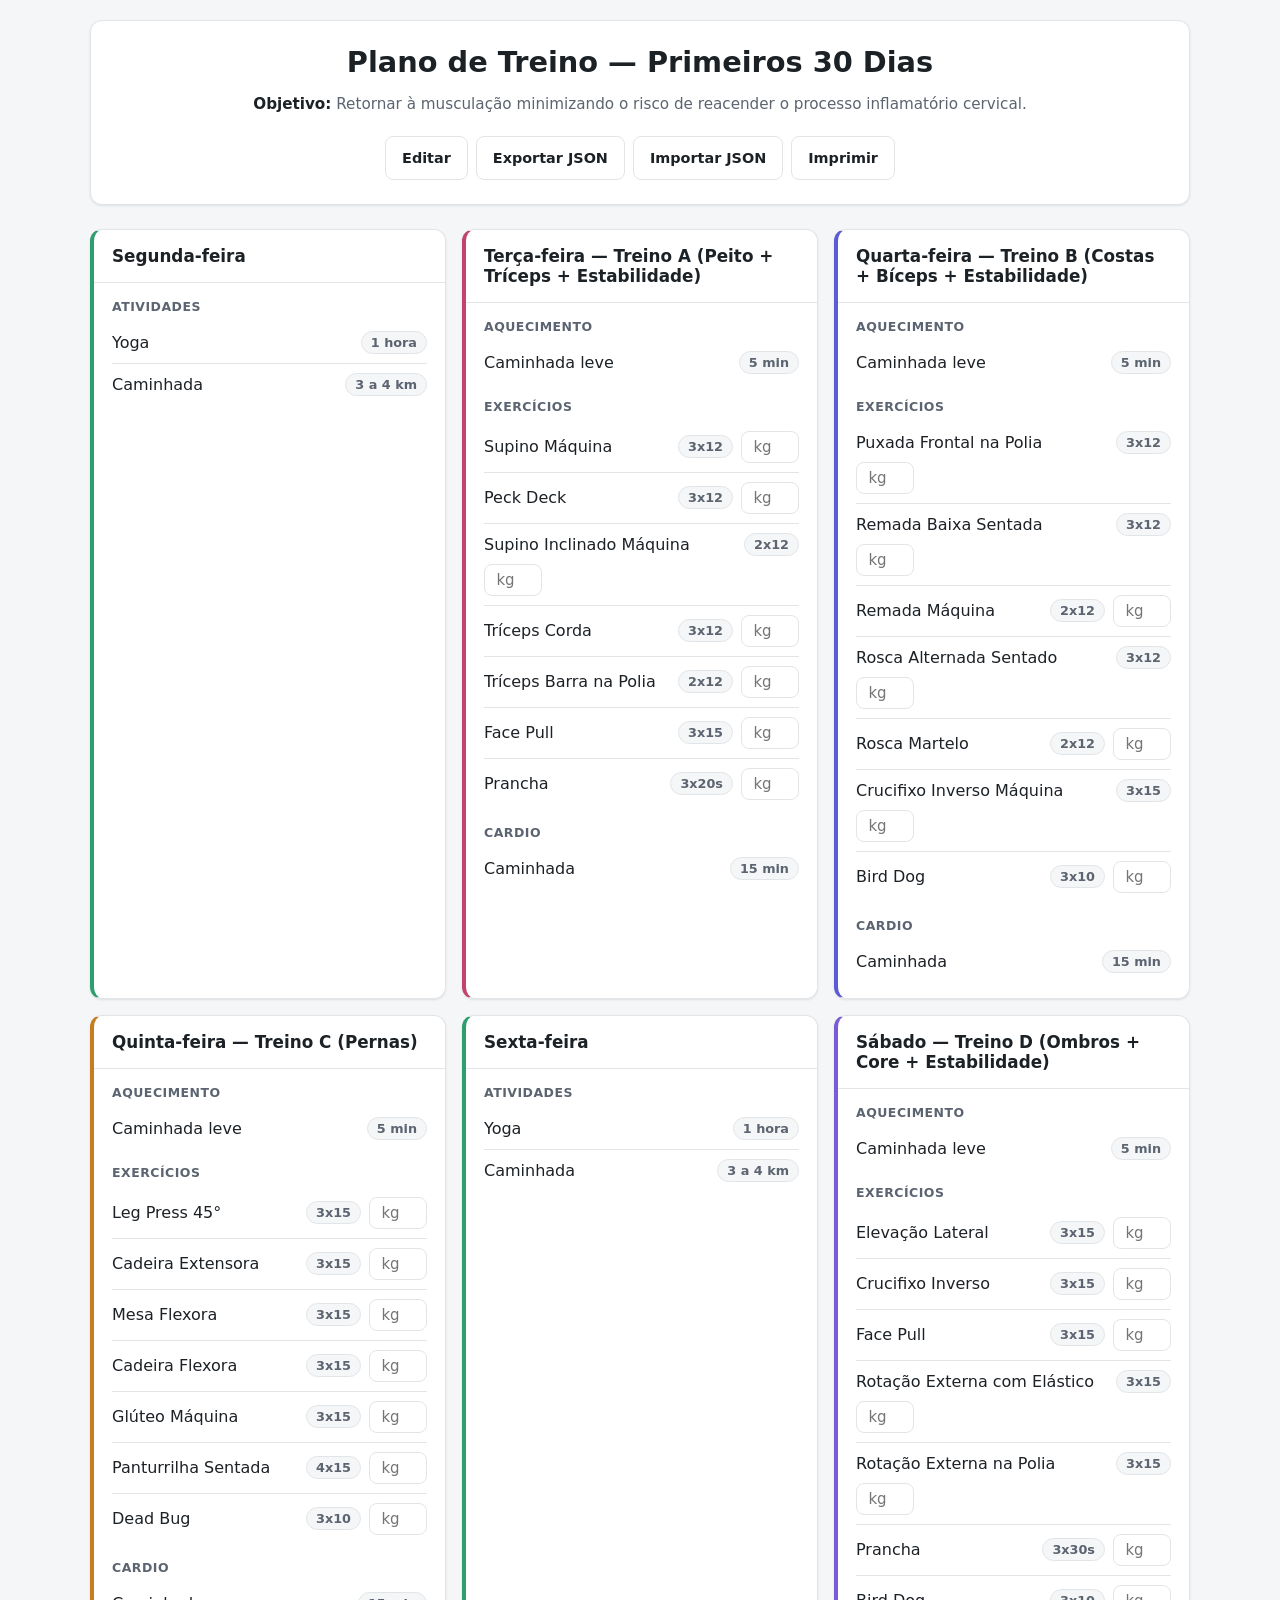
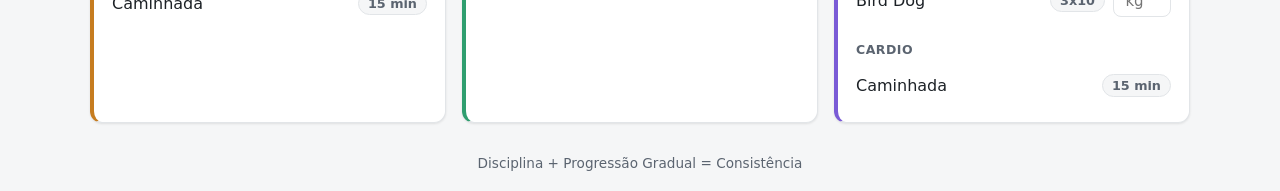
==== index.html @ 452a6086 "Initial commit: TreinoApp PWA minimalista com registro de carga por exercicio" ====
<!DOCTYPE html>
<html lang="pt-BR">
<head>
<meta charset="UTF-8">
<meta name="viewport" content="width=device-width, initial-scale=1.0, maximum-scale=1">
<title>Plano de Treino</title>

<link rel="manifest" href="manifest.webmanifest">
<meta name="theme-color" content="#1b4b4b">
<meta name="color-scheme" content="light dark">
<link rel="icon" href="icons/icon-192.png">
<link rel="apple-touch-icon" href="icons/icon-192.png">
<meta name="apple-mobile-web-app-capable" content="yes">
<meta name="apple-mobile-web-app-status-bar-style" content="black-translucent">
<meta name="apple-mobile-web-app-title" content="Treino">

<link rel="stylesheet" href="css/styles.css">
</head>

<body>

<div class="container">

    <header class="header">
        <div class="header-titulo" id="headerTitulo"></div>
        <div class="objetivo" id="headerObjetivo"></div>

        <div class="toolbar">
            <button id="btnEditar">Editar</button>
            <button id="btnSalvar" class="primario" hidden>Salvar</button>
            <button id="btnCancelar" class="perigo" hidden>Cancelar</button>
            <button id="btnExportar">Exportar JSON</button>
            <button id="btnImportar">Importar JSON</button>
            <input type="file" id="inputImportar" accept="application/json" hidden>
            <button id="btnImprimir">Imprimir</button>
        </div>
    </header>

    <main class="dias" id="dias"></main>

    <footer class="footer">
        Disciplina + Progressão Gradual = Consistência
    </footer>

</div>

<script src="js/app.js"></script>
</body>
</html>
---- css/styles.css ----
:root{
    --bg: #f5f6f7;
    --surface: #ffffff;
    --border: #e2e5e8;
    --text: #1c2126;
    --text-muted: #5b6470;
    --accent: #1b6b6b;
    --accent-contrast: #ffffff;
    --danger: #c0392b;
    --danger-contrast: #ffffff;
    --radius: 12px;
    --shadow: 0 1px 3px rgba(20,20,20,.06), 0 1px 2px rgba(20,20,20,.04);

    --seg: #2f9e6f;
    --ter: #c2436b;
    --qua: #5b5bd6;
    --qui: #c67c1f;
    --sex: #2f9e6f;
    --sab: #7a5bd6;
}

@media (prefers-color-scheme: dark){
    :root{
        --bg: #14171a;
        --surface: #1c2126;
        --border: #2a3036;
        --text: #eceef0;
        --text-muted: #9aa4ae;
        --accent: #4fb3b3;
        --accent-contrast: #0c1416;
        --danger: #e0685a;
        --danger-contrast: #1c0704;
        --shadow: 0 1px 3px rgba(0,0,0,.4), 0 1px 2px rgba(0,0,0,.3);
    }
}

*{
    margin:0;
    padding:0;
    box-sizing:border-box;
}

body{
    font-family: system-ui, -apple-system, "Segoe UI", Roboto, Helvetica, Arial, sans-serif;
    background: var(--bg);
    color: var(--text);
    min-height:100vh;
    padding: 20px;
}

.container{
    max-width:1100px;
    margin:auto;
}

.header{
    background: var(--surface);
    border: 1px solid var(--border);
    border-radius: var(--radius);
    box-shadow: var(--shadow);
    padding: 24px;
    margin-bottom: 24px;
}

.header-titulo h1{
    font-size: clamp(1.3rem, 4vw, 1.8rem);
    font-weight: 700;
    text-align:center;
}

.header-titulo input{
    width:100%;
    font-size: clamp(1.1rem, 4vw, 1.5rem);
    font-weight: 700;
    text-align:center;
}

.objetivo{
    margin-top: 14px;
    color: var(--text-muted);
    font-size: .95rem;
    line-height: 1.5;
    text-align:center;
}

.objetivo strong{ color: var(--text); }

.objetivo textarea{
    width:100%;
    margin-top:8px;
    font-family:inherit;
    font-size: .95rem;
    resize: vertical;
}

.toolbar{
    display:flex;
    flex-wrap:wrap;
    justify-content:center;
    gap:8px;
    margin-top:20px;
}

.dias{
    display:grid;
    grid-template-columns: repeat(auto-fit, minmax(280px, 1fr));
    gap:16px;
}

.card{
    background: var(--surface);
    border: 1px solid var(--border);
    border-left: 4px solid var(--dia-cor, var(--accent));
    border-radius: var(--radius);
    box-shadow: var(--shadow);
    overflow:hidden;
}

.card.seg{ --dia-cor: var(--seg); }
.card.ter{ --dia-cor: var(--ter); }
.card.qua{ --dia-cor: var(--qua); }
.card.qui{ --dia-cor: var(--qui); }
.card.sex{ --dia-cor: var(--sex); }
.card.sab{ --dia-cor: var(--sab); }

.titulo{
    padding: 16px 18px;
    font-size: 1.05rem;
    font-weight: 700;
    color: var(--text);
    border-bottom: 1px solid var(--border);
}

.titulo input{
    width:100%;
    font-size: 1rem;
    font-weight: 700;
}

.conteudo{
    padding: 16px 18px;
}

.secao{
    margin-bottom: 16px;
}

.secao:last-child{
    margin-bottom: 0;
}

.secao h3{
    color: var(--text-muted);
    text-transform: uppercase;
    letter-spacing: .04em;
    margin-bottom: 8px;
    font-size: .78rem;
    font-weight: 700;
}

ul{ list-style:none; }

li{
    display:flex;
    flex-wrap: wrap;
    justify-content:space-between;
    align-items:center;
    gap:8px;
    padding: 9px 0;
    border-bottom: 1px solid var(--border);
}

li:last-child{ border-bottom:none; }

.item-principal{
    display:flex;
    flex: 1 1 auto;
    justify-content:space-between;
    align-items:center;
    gap:8px;
    min-width: 0;
}

.item-nome{
    min-width:0;
    overflow:hidden;
    text-overflow:ellipsis;
    white-space:nowrap;
}

.badge{
    background: var(--bg);
    border: 1px solid var(--border);
    color: var(--text-muted);
    padding: 3px 9px;
    border-radius: 20px;
    font-size: .8rem;
    font-weight: 600;
    white-space:nowrap;
    flex: 0 0 auto;
}

.carga{
    display:flex;
    align-items:center;
    gap:6px;
    flex: 0 0 auto;
}

.carga input.campo-kg{
    width: 58px;
    padding: 6px 4px;
    font-size: 15px;
    text-align:center;
}

.carga-ultimo{
    background:none;
    border:none;
    color: var(--accent);
    font-size: .78rem;
    font-weight: 600;
    padding: 4px 2px;
    min-height:auto;
    cursor:pointer;
}

.carga-historico{
    flex-basis: 100%;
    padding: 8px 0 4px;
    font-size: .82rem;
    color: var(--text-muted);
    display:flex;
    flex-wrap:wrap;
    gap: 6px 14px;
}

li input{
    border: 1px solid var(--border);
    border-radius: 8px;
    padding: 8px;
    font-size: 16px;
    min-width: 0;
    background: var(--surface);
    color: var(--text);
    font-family: inherit;
}

li input.nome{ flex: 1 1 auto; }
li input.reps{ width: 64px; flex: 0 0 auto; }

.remover{
    background: var(--danger);
    color: var(--danger-contrast);
    border:none;
    border-radius:50%;
    width:26px;
    height:26px;
    min-width:26px;
    min-height:auto;
    line-height:1;
    cursor:pointer;
    font-weight:bold;
    padding:0;
    font-size:.85rem;
}

.add-exercicio{
    margin-top:10px;
    background: var(--bg);
    border: 1px solid var(--border);
    color: var(--text);
    width:100%;
    padding:9px;
    font-size:.85rem;
}

.footer{
    text-align:center;
    margin-top: 32px;
    color: var(--text-muted);
    font-size:.85rem;
}

button{
    border: 1px solid var(--border);
    background: var(--surface);
    color: var(--text);
    padding: 10px 16px;
    min-height: 44px;
    border-radius: 8px;
    cursor:pointer;
    font-weight:600;
    font-size:.9rem;
    font-family:inherit;
}

button.primario{
    background: var(--accent);
    border-color: var(--accent);
    color: var(--accent-contrast);
}

button.perigo{
    background: var(--surface);
    border-color: var(--danger);
    color: var(--danger);
}

input, textarea{
    border: 1px solid var(--border);
    border-radius: 8px;
    background: var(--surface);
    color: var(--text);
}

@media (max-width:480px){
    body{ padding:12px; }
    .header{ padding:16px; }
    .titulo{ padding:12px 14px; font-size:1rem; }
    .conteudo{ padding:12px 14px; }
    button{ padding:9px 14px; font-size:.85rem; }
}

.toast{
    position:fixed;
    left:50%;
    bottom:24px;
    transform:translateX(-50%);
    background: var(--text);
    color: var(--bg);
    padding:10px 18px;
    border-radius:8px;
    font-size:.9rem;
    box-shadow: var(--shadow);
    z-index:1000;
    max-width: 90vw;
    text-align:center;
}

.toast.erro{
    background: var(--danger);
    color: var(--danger-contrast);
}

@media print{
    body{ background:#fff; padding:0; }
    .toolbar{ display:none; }
    .card{ box-shadow:none; break-inside: avoid; }
    .carga, .carga-historico{ display:none; }
}
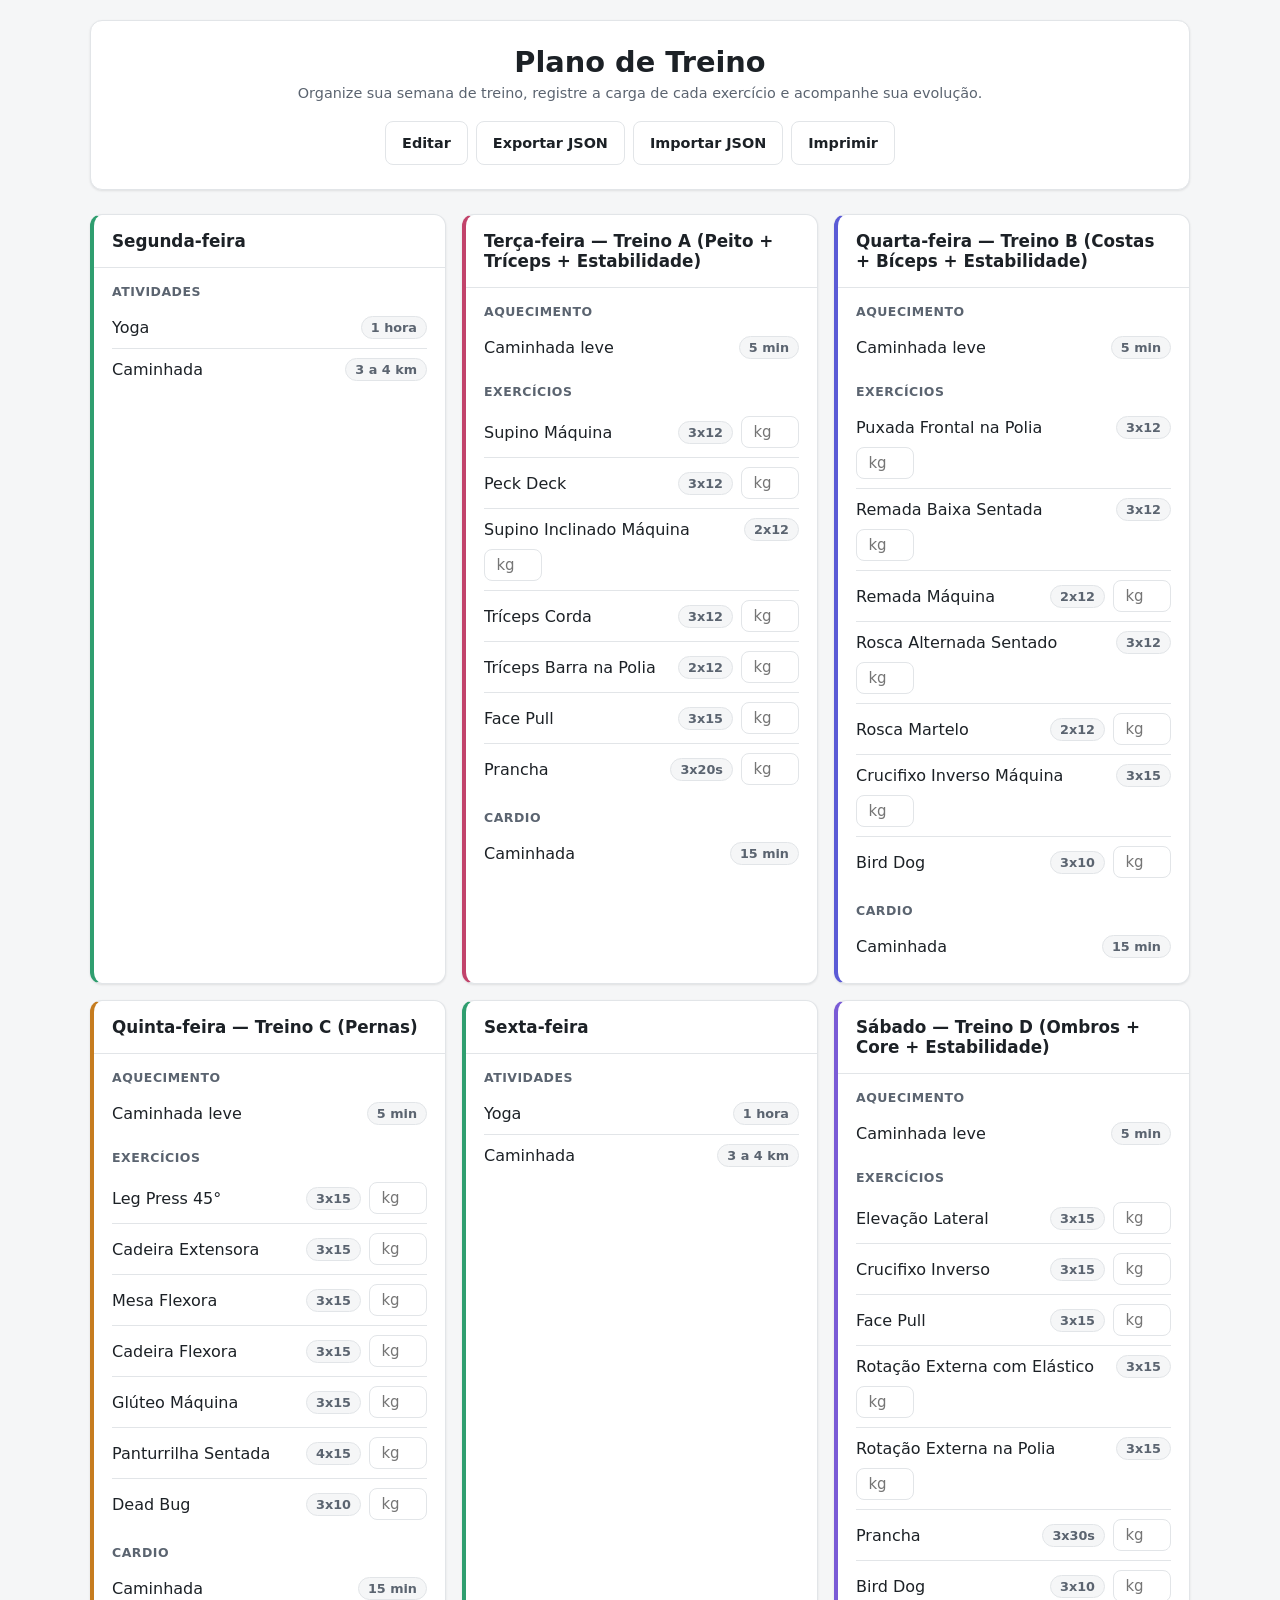
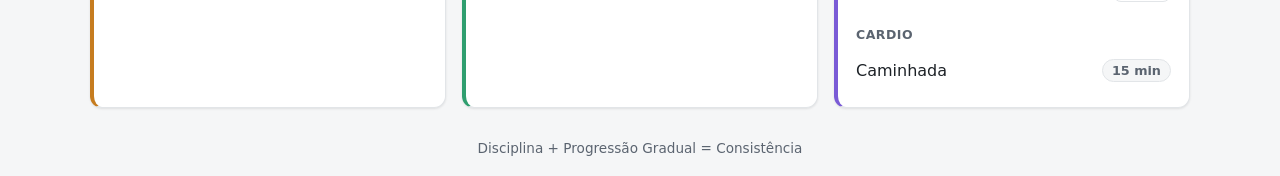
==== commit 147bd02c: "Generaliza o cabecalho: titulo e objetivo padrao neutros, com tagline fixa apresentando o app para q" ====
--- a/index.html
+++ b/index.html
@@ -23,6 +23,7 @@
 
     <header class="header">
         <div class="header-titulo" id="headerTitulo"></div>
+        <p class="tagline">Organize sua semana de treino, registre a carga de cada exercício e acompanhe sua evolução.</p>
         <div class="objetivo" id="headerObjetivo"></div>
 
         <div class="toolbar">
--- a/css/styles.css
+++ b/css/styles.css
@@ -75,6 +75,13 @@
     text-align:center;
 }
 
+.tagline{
+    margin-top: 6px;
+    color: var(--text-muted);
+    font-size: .9rem;
+    text-align:center;
+}
+
 .objetivo{
     margin-top: 14px;
     color: var(--text-muted);
@@ -82,6 +89,8 @@
     line-height: 1.5;
     text-align:center;
 }
+
+.objetivo:empty{ display:none; }
 
 .objetivo strong{ color: var(--text); }
 
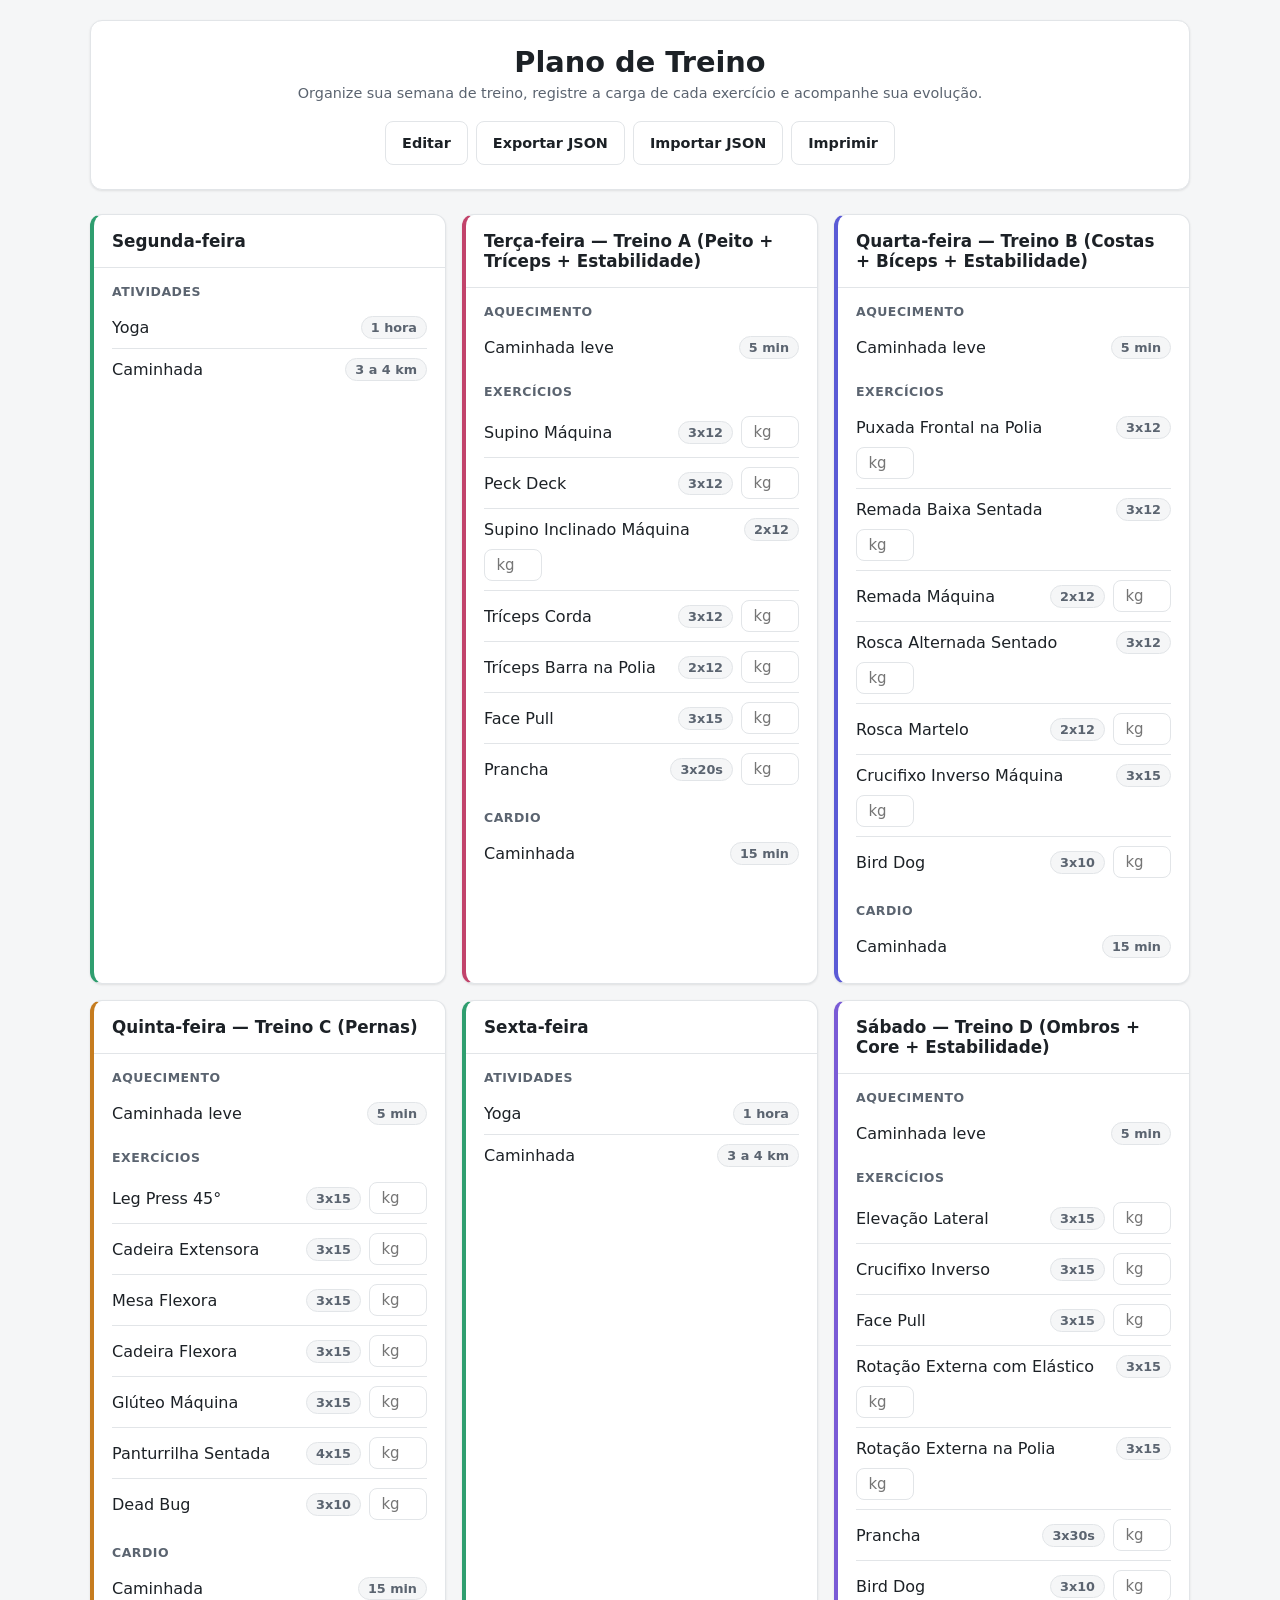
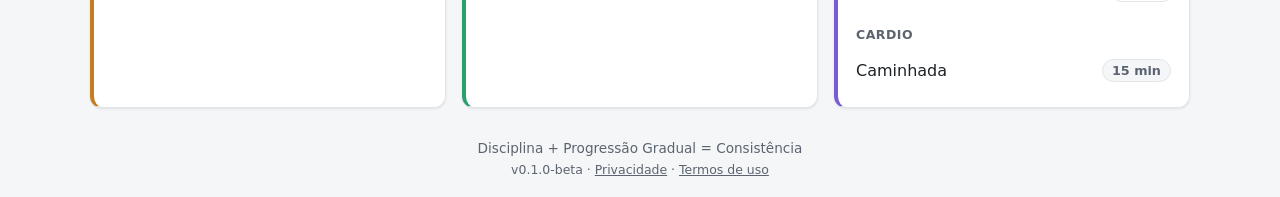
==== commit 37aa7498: "Eleva o app a beta profissional: seguranca, privacidade e CI - CSP restritiva, validacao/limites no " ====
--- a/index.html
+++ b/index.html
@@ -4,6 +4,14 @@
 <meta charset="UTF-8">
 <meta name="viewport" content="width=device-width, initial-scale=1.0, maximum-scale=1">
 <title>Plano de Treino</title>
+
+<meta name="description" content="Organize seu plano de treino semanal, registre a carga usada em cada exercício e acompanhe sua evolução — tudo salvo só no seu aparelho, sem contas nem coleta de dados.">
+<meta property="og:title" content="Plano de Treino">
+<meta property="og:description" content="App de treino instalável com registro de carga por exercício. Seus dados ficam só no seu aparelho.">
+<meta property="og:type" content="website">
+<meta property="og:image" content="icons/icon-512.png">
+
+<meta http-equiv="Content-Security-Policy" content="default-src 'self'; script-src 'self'; style-src 'self'; img-src 'self' data:; connect-src 'self'; base-uri 'self'; form-action 'self'">
 
 <link rel="manifest" href="manifest.webmanifest">
 <meta name="theme-color" content="#1b4b4b">
@@ -34,17 +42,29 @@
             <button id="btnImportar">Importar JSON</button>
             <input type="file" id="inputImportar" accept="application/json" hidden>
             <button id="btnImprimir">Imprimir</button>
+            <button id="btnInstalar" class="primario" hidden>Instalar app</button>
         </div>
     </header>
+
+    <div id="avisoBackup" class="aviso-backup" hidden>
+        <span>Faz um tempo que você não exporta um backup do seu plano — seus dados ficam só neste aparelho.</span>
+        <div class="aviso-backup-acoes">
+            <button type="button" id="btnExportarAviso">Exportar agora</button>
+            <button type="button" id="btnFecharAviso" aria-label="Fechar aviso">✕</button>
+        </div>
+    </div>
 
     <main class="dias" id="dias"></main>
 
     <footer class="footer">
-        Disciplina + Progressão Gradual = Consistência
+        <p>Disciplina + Progressão Gradual = Consistência</p>
+        <p class="footer-meta">
+            <span id="appVersao"></span> · <a href="privacidade.html">Privacidade</a> · <a href="termos.html">Termos de uso</a>
+        </p>
     </footer>
 
 </div>
 
-<script src="js/app.js"></script>
+<script type="module" src="js/app.js"></script>
 </body>
 </html>
--- a/css/styles.css
+++ b/css/styles.css
@@ -291,6 +291,50 @@
     font-size:.85rem;
 }
 
+.footer-meta{
+    margin-top:6px;
+    font-size:.78rem;
+}
+
+.footer-meta a{
+    color: var(--text-muted);
+}
+
+.aviso-backup[hidden]{
+    display:none;
+}
+
+.aviso-backup{
+    display:flex;
+    flex-wrap:wrap;
+    align-items:center;
+    justify-content:space-between;
+    gap:10px;
+    background: var(--surface);
+    border: 1px solid var(--accent);
+    border-radius: var(--radius);
+    padding: 10px 14px;
+    margin-bottom: 16px;
+    font-size:.85rem;
+    color: var(--text);
+}
+
+.aviso-backup-acoes{
+    display:flex;
+    gap:8px;
+    flex:0 0 auto;
+}
+
+.aviso-backup-acoes button{
+    padding:6px 12px;
+    min-height:auto;
+    font-size:.8rem;
+}
+
+#btnFecharAviso{
+    padding:6px 10px;
+}
+
 button{
     border: 1px solid var(--border);
     background: var(--surface);
@@ -352,6 +396,22 @@
     color: var(--danger-contrast);
 }
 
+.pagina{ max-width:720px; margin:auto; }
+.pagina .header{ text-align:left; }
+.pagina h1{ font-size:1.5rem; margin-bottom:6px; }
+.pagina h2{ font-size:1.05rem; margin:22px 0 8px; color: var(--accent); }
+.pagina p, .pagina li{ color: var(--text); line-height:1.6; font-size:.95rem; }
+.pagina ul{ list-style:disc; padding-left:1.2rem; }
+.pagina li{ padding:2px 0; border:none; display:list-item; }
+.pagina code{
+    background: var(--bg);
+    border: 1px solid var(--border);
+    border-radius: 4px;
+    padding: 1px 5px;
+    font-size:.85em;
+}
+.voltar{ display:inline-block; margin-bottom:18px; color: var(--accent); font-weight:600; text-decoration:none; }
+
 @media print{
     body{ background:#fff; padding:0; }
     .toolbar{ display:none; }
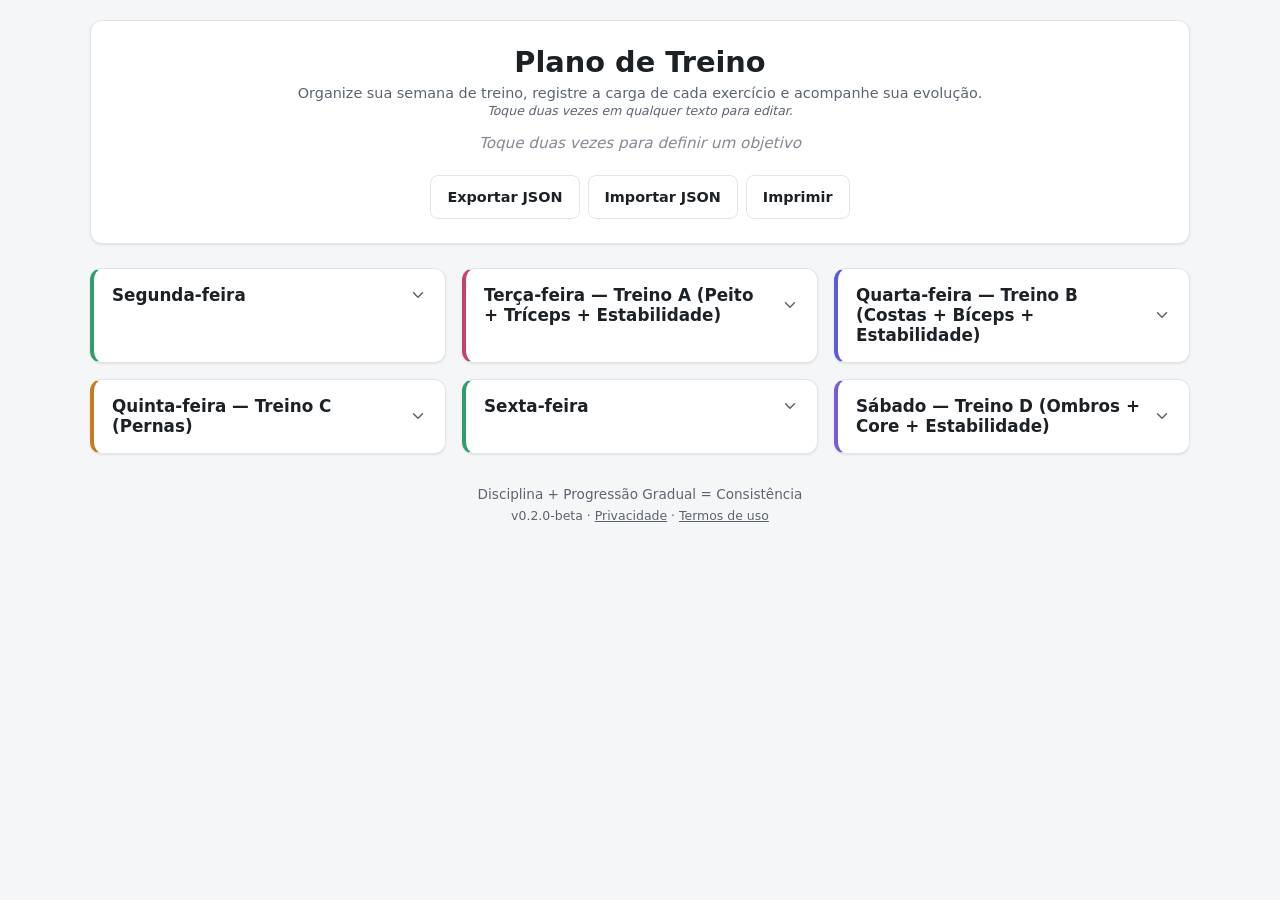
==== commit ed9cf4c4: "Reformula a interface: dias em acordeao, edicao inline por duplo clique - Dias da semana viram um ac" ====
--- a/index.html
+++ b/index.html
@@ -32,12 +32,10 @@
     <header class="header">
         <div class="header-titulo" id="headerTitulo"></div>
         <p class="tagline">Organize sua semana de treino, registre a carga de cada exercício e acompanhe sua evolução.</p>
+        <p class="dica">Toque duas vezes em qualquer texto para editar.</p>
         <div class="objetivo" id="headerObjetivo"></div>
 
         <div class="toolbar">
-            <button id="btnEditar">Editar</button>
-            <button id="btnSalvar" class="primario" hidden>Salvar</button>
-            <button id="btnCancelar" class="perigo" hidden>Cancelar</button>
             <button id="btnExportar">Exportar JSON</button>
             <button id="btnImportar">Importar JSON</button>
             <input type="file" id="inputImportar" accept="application/json" hidden>
--- a/css/styles.css
+++ b/css/styles.css
@@ -17,6 +17,9 @@
     --qui: #c67c1f;
     --sex: #2f9e6f;
     --sab: #7a5bd6;
+
+    --danger-soft-bg: #fbecea;
+    --danger-soft-border: #f0c4bd;
 }
 
 @media (prefers-color-scheme: dark){
@@ -31,6 +34,8 @@
         --danger: #e0685a;
         --danger-contrast: #1c0704;
         --shadow: 0 1px 3px rgba(0,0,0,.4), 0 1px 2px rgba(0,0,0,.3);
+        --danger-soft-bg: #3a211d;
+        --danger-soft-border: #5c332c;
     }
 }
 
@@ -82,6 +87,23 @@
     text-align:center;
 }
 
+.dica{
+    margin-top:2px;
+    color: var(--text-muted);
+    font-size:.78rem;
+    text-align:center;
+    font-style: italic;
+}
+
+.editavel{ cursor:pointer; border-radius:4px; }
+.editavel:hover{
+    text-decoration: underline dotted;
+    text-decoration-color: var(--text-muted);
+    text-underline-offset:3px;
+}
+
+.linha-editavel{ cursor:pointer; }
+
 .objetivo{
     margin-top: 14px;
     color: var(--text-muted);
@@ -90,7 +112,10 @@
     text-align:center;
 }
 
-.objetivo:empty{ display:none; }
+.objetivo-vazio{
+    font-style: italic;
+    opacity:.75;
+}
 
 .objetivo strong{ color: var(--text); }
 
@@ -133,11 +158,21 @@
 .card.sab{ --dia-cor: var(--sab); }
 
 .titulo{
+    display:flex;
+    align-items:center;
+    justify-content:space-between;
+    gap:10px;
     padding: 16px 18px;
     font-size: 1.05rem;
     font-weight: 700;
     color: var(--text);
-    border-bottom: 1px solid var(--border);
+    border-bottom: 1px solid transparent;
+    cursor:pointer;
+    -webkit-tap-highlight-color: transparent;
+}
+
+.card.aberto .titulo{
+    border-bottom-color: var(--border);
 }
 
 .titulo input{
@@ -146,8 +181,27 @@
     font-weight: 700;
 }
 
+.dia-nome{ min-width:0; }
+
+.chevron{
+    width:18px;
+    height:18px;
+    flex:0 0 auto;
+    color: var(--text-muted);
+    transition: transform .2s ease;
+}
+
+.card.aberto .chevron{
+    transform: rotate(180deg);
+}
+
 .conteudo{
+    display:none;
     padding: 16px 18px;
+}
+
+.card.aberto .conteudo{
+    display:block;
 }
 
 .secao{
@@ -217,10 +271,12 @@
 }
 
 .carga input.campo-kg{
-    width: 58px;
-    padding: 6px 4px;
+    width: 60px;
+    height: 34px;
+    padding: 6px 8px;
     font-size: 15px;
     text-align:center;
+    border-radius: 8px;
 }
 
 .carga-ultimo{
@@ -258,20 +314,34 @@
 li input.nome{ flex: 1 1 auto; }
 li input.reps{ width: 64px; flex: 0 0 auto; }
 
-.remover{
-    background: var(--danger);
-    color: var(--danger-contrast);
-    border:none;
-    border-radius:50%;
-    width:26px;
-    height:26px;
-    min-width:26px;
-    min-height:auto;
-    line-height:1;
+.linha-edicao{
+    display:flex;
+    flex-wrap:wrap;
+    align-items:center;
+    gap:8px;
+    width:100%;
+}
+
+.excluir{
+    background: var(--danger-soft-bg);
+    color: var(--danger);
+    border: 1px solid var(--danger-soft-border);
+    border-radius: 8px;
+    width: 30px;
+    height: 30px;
+    min-width: 30px;
+    min-height: auto;
+    padding: 0;
+    display:flex;
+    align-items:center;
+    justify-content:center;
+    flex: 0 0 auto;
     cursor:pointer;
-    font-weight:bold;
-    padding:0;
-    font-size:.85rem;
+}
+
+.excluir svg{
+    width:16px;
+    height:16px;
 }
 
 .add-exercicio{
@@ -414,7 +484,9 @@
 
 @media print{
     body{ background:#fff; padding:0; }
-    .toolbar{ display:none; }
+    .toolbar, .dica{ display:none; }
     .card{ box-shadow:none; break-inside: avoid; }
     .carga, .carga-historico{ display:none; }
-}
+    .conteudo{ display:block !important; }
+    .chevron, .excluir, .add-exercicio{ display:none !important; }
+}
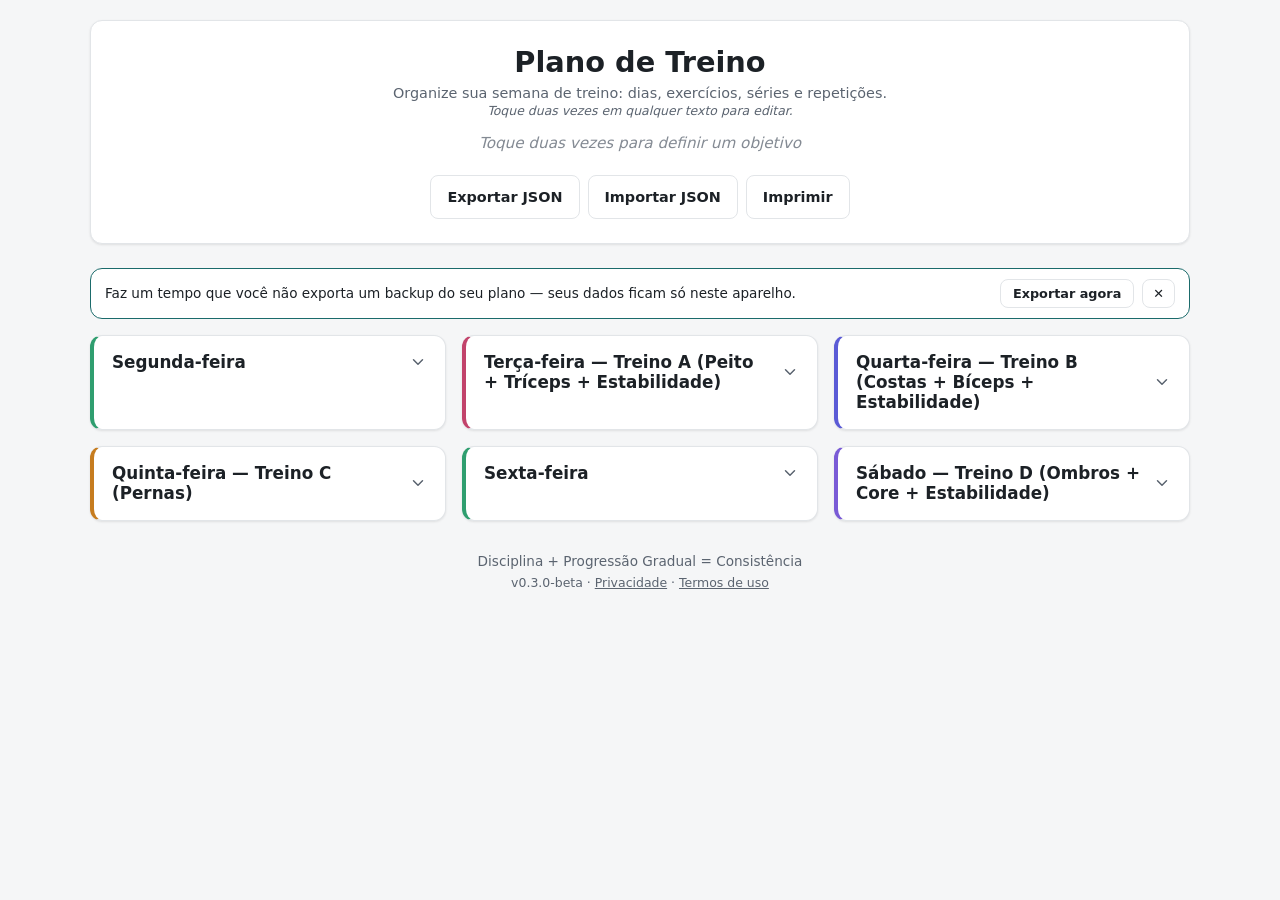
==== commit cc90606a: "Corrige duplicidade do botao de adicionar exercicio e remove registro de carga O botao "+ Adicionar " ====
--- a/index.html
+++ b/index.html
@@ -5,9 +5,9 @@
 <meta name="viewport" content="width=device-width, initial-scale=1.0, maximum-scale=1">
 <title>Plano de Treino</title>
 
-<meta name="description" content="Organize seu plano de treino semanal, registre a carga usada em cada exercício e acompanhe sua evolução — tudo salvo só no seu aparelho, sem contas nem coleta de dados.">
+<meta name="description" content="Organize seu plano de treino semanal, com exercícios, repetições e séries — tudo salvo só no seu aparelho, sem contas nem coleta de dados.">
 <meta property="og:title" content="Plano de Treino">
-<meta property="og:description" content="App de treino instalável com registro de carga por exercício. Seus dados ficam só no seu aparelho.">
+<meta property="og:description" content="App de treino instalável para organizar sua semana de exercícios. Seus dados ficam só no seu aparelho.">
 <meta property="og:type" content="website">
 <meta property="og:image" content="icons/icon-512.png">
 
@@ -31,7 +31,7 @@
 
     <header class="header">
         <div class="header-titulo" id="headerTitulo"></div>
-        <p class="tagline">Organize sua semana de treino, registre a carga de cada exercício e acompanhe sua evolução.</p>
+        <p class="tagline">Organize sua semana de treino: dias, exercícios, séries e repetições.</p>
         <p class="dica">Toque duas vezes em qualquer texto para editar.</p>
         <div class="objetivo" id="headerObjetivo"></div>
 
--- a/css/styles.css
+++ b/css/styles.css
@@ -263,43 +263,6 @@
     flex: 0 0 auto;
 }
 
-.carga{
-    display:flex;
-    align-items:center;
-    gap:6px;
-    flex: 0 0 auto;
-}
-
-.carga input.campo-kg{
-    width: 60px;
-    height: 34px;
-    padding: 6px 8px;
-    font-size: 15px;
-    text-align:center;
-    border-radius: 8px;
-}
-
-.carga-ultimo{
-    background:none;
-    border:none;
-    color: var(--accent);
-    font-size: .78rem;
-    font-weight: 600;
-    padding: 4px 2px;
-    min-height:auto;
-    cursor:pointer;
-}
-
-.carga-historico{
-    flex-basis: 100%;
-    padding: 8px 0 4px;
-    font-size: .82rem;
-    color: var(--text-muted);
-    display:flex;
-    flex-wrap:wrap;
-    gap: 6px 14px;
-}
-
 li input{
     border: 1px solid var(--border);
     border-radius: 8px;
@@ -486,7 +449,6 @@
     body{ background:#fff; padding:0; }
     .toolbar, .dica{ display:none; }
     .card{ box-shadow:none; break-inside: avoid; }
-    .carga, .carga-historico{ display:none; }
     .conteudo{ display:block !important; }
     .chevron, .excluir, .add-exercicio{ display:none !important; }
 }
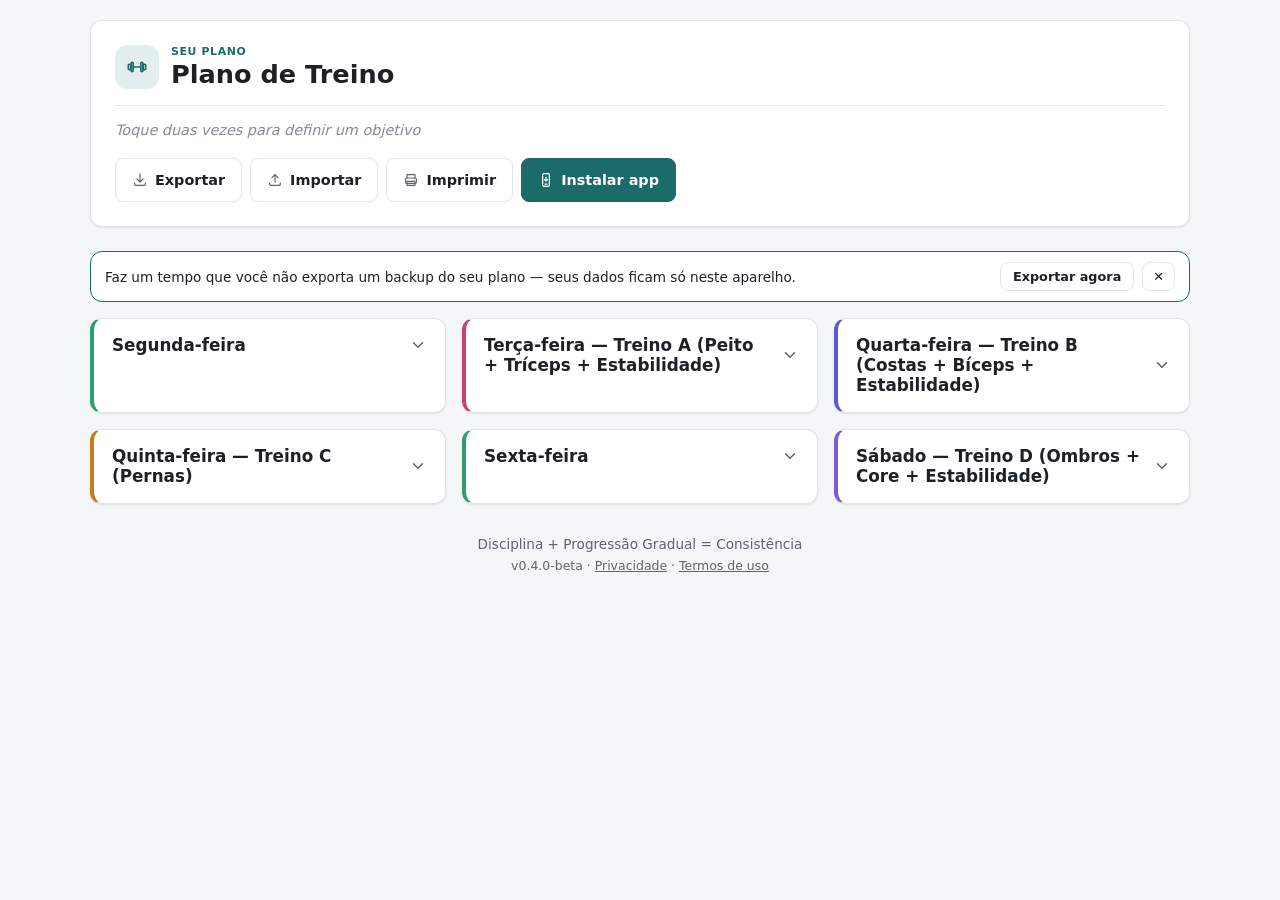
==== commit cb1f77b5: "Redesenha o cabecalho e padroniza a lista de exercicios em todos os dias Cabecalho: emblema com icon" ====
--- a/index.html
+++ b/index.html
@@ -30,17 +30,44 @@
 <div class="container">
 
     <header class="header">
-        <div class="header-titulo" id="headerTitulo"></div>
-        <p class="tagline">Organize sua semana de treino: dias, exercícios, séries e repetições.</p>
-        <p class="dica">Toque duas vezes em qualquer texto para editar.</p>
+        <div class="header-top">
+            <div class="header-emblema" aria-hidden="true">
+                <svg width="22" height="22" viewBox="0 0 24 24" fill="none" stroke="currentColor" stroke-width="1.8" stroke-linecap="round" stroke-linejoin="round">
+                    <rect x="2.5" y="9" width="2.6" height="6" rx="1"></rect>
+                    <rect x="18.9" y="9" width="2.6" height="6" rx="1"></rect>
+                    <rect x="5.6" y="7" width="2.2" height="10" rx="1"></rect>
+                    <rect x="16.2" y="7" width="2.2" height="10" rx="1"></rect>
+                    <line x1="7.8" y1="12" x2="16.2" y2="12"></line>
+                </svg>
+            </div>
+            <div class="header-titulo-bloco">
+                <div class="header-eyebrow">Seu plano</div>
+                <div class="header-titulo" id="headerTitulo"></div>
+            </div>
+        </div>
+
+        <div class="header-divisor"></div>
+
         <div class="objetivo" id="headerObjetivo"></div>
 
         <div class="toolbar">
-            <button id="btnExportar">Exportar JSON</button>
-            <button id="btnImportar">Importar JSON</button>
+            <button id="btnExportar">
+                <svg width="16" height="16" viewBox="0 0 24 24" fill="none" stroke="currentColor" stroke-width="1.8" stroke-linecap="round" stroke-linejoin="round"><path d="M12 3v11"></path><path d="M7.5 10.5 12 15l4.5-4.5"></path><path d="M4 16.5v2A1.5 1.5 0 0 0 5.5 20h13a1.5 1.5 0 0 0 1.5-1.5v-2"></path></svg>
+                Exportar
+            </button>
+            <button id="btnImportar">
+                <svg width="16" height="16" viewBox="0 0 24 24" fill="none" stroke="currentColor" stroke-width="1.8" stroke-linecap="round" stroke-linejoin="round"><path d="M12 15V4"></path><path d="M7.5 8.5 12 4l4.5 4.5"></path><path d="M4 16.5v2A1.5 1.5 0 0 0 5.5 20h13a1.5 1.5 0 0 0 1.5-1.5v-2"></path></svg>
+                Importar
+            </button>
             <input type="file" id="inputImportar" accept="application/json" hidden>
-            <button id="btnImprimir">Imprimir</button>
-            <button id="btnInstalar" class="primario" hidden>Instalar app</button>
+            <button id="btnImprimir">
+                <svg width="16" height="16" viewBox="0 0 24 24" fill="none" stroke="currentColor" stroke-width="1.8" stroke-linecap="round" stroke-linejoin="round"><path d="M6 9V4h12v5"></path><rect x="4" y="9" width="16" height="8" rx="1.5"></rect><path d="M6 14h12v6H6z"></path></svg>
+                Imprimir
+            </button>
+            <button id="btnInstalar" class="primario" hidden>
+                <svg width="16" height="16" viewBox="0 0 24 24" fill="none" stroke="currentColor" stroke-width="1.8" stroke-linecap="round" stroke-linejoin="round"><rect x="7" y="2.5" width="10" height="19" rx="2"></rect><line x1="10.5" y1="18.2" x2="13.5" y2="18.2"></line><path d="M12 8v5"></path><path d="M9.8 11.2 12 13.4l2.2-2.2"></path></svg>
+                Instalar app
+            </button>
         </div>
     </header>
 
--- a/css/styles.css
+++ b/css/styles.css
@@ -5,6 +5,7 @@
     --text: #1c2126;
     --text-muted: #5b6470;
     --accent: #1b6b6b;
+    --accent-tint: #e3efee;
     --accent-contrast: #ffffff;
     --danger: #c0392b;
     --danger-contrast: #ffffff;
@@ -30,6 +31,7 @@
         --text: #eceef0;
         --text-muted: #9aa4ae;
         --accent: #4fb3b3;
+        --accent-tint: #1c3433;
         --accent-contrast: #0c1416;
         --danger: #e0685a;
         --danger-contrast: #1c0704;
@@ -67,32 +69,55 @@
     margin-bottom: 24px;
 }
 
+.header-top{
+    display:flex;
+    align-items:center;
+    gap:12px;
+}
+
+.header-emblema{
+    flex:0 0 auto;
+    width:44px;
+    height:44px;
+    border-radius:12px;
+    background: var(--accent-tint);
+    color: var(--accent);
+    display:flex;
+    align-items:center;
+    justify-content:center;
+}
+
+.header-titulo-bloco{
+    min-width:0;
+    flex:1 1 auto;
+}
+
+.header-eyebrow{
+    font-size:.68rem;
+    font-weight:700;
+    letter-spacing:.06em;
+    text-transform:uppercase;
+    color: var(--accent);
+}
+
 .header-titulo h1{
-    font-size: clamp(1.3rem, 4vw, 1.8rem);
-    font-weight: 700;
-    text-align:center;
+    margin-top:2px;
+    font-size: clamp(1.2rem, 4vw, 1.6rem);
+    font-weight: 800;
+    line-height:1.15;
 }
 
 .header-titulo input{
     width:100%;
-    font-size: clamp(1.1rem, 4vw, 1.5rem);
-    font-weight: 700;
-    text-align:center;
-}
-
-.tagline{
-    margin-top: 6px;
-    color: var(--text-muted);
-    font-size: .9rem;
-    text-align:center;
-}
-
-.dica{
     margin-top:2px;
-    color: var(--text-muted);
-    font-size:.78rem;
-    text-align:center;
-    font-style: italic;
+    font-size: clamp(1.05rem, 4vw, 1.4rem);
+    font-weight: 800;
+}
+
+.header-divisor{
+    height:1px;
+    background: var(--border);
+    margin: 16px 0 14px;
 }
 
 .editavel{ cursor:pointer; border-radius:4px; }
@@ -105,11 +130,9 @@
 .linha-editavel{ cursor:pointer; }
 
 .objetivo{
-    margin-top: 14px;
-    color: var(--text-muted);
-    font-size: .95rem;
+    color: var(--text-muted);
+    font-size: .9rem;
     line-height: 1.5;
-    text-align:center;
 }
 
 .objetivo-vazio{
@@ -130,9 +153,23 @@
 .toolbar{
     display:flex;
     flex-wrap:wrap;
-    justify-content:center;
     gap:8px;
-    margin-top:20px;
+    margin-top:16px;
+}
+
+.toolbar button{
+    display:inline-flex;
+    align-items:center;
+    gap:7px;
+}
+
+.toolbar button svg{
+    flex:0 0 auto;
+    color: var(--text-muted);
+}
+
+.toolbar button.primario svg{
+    color: var(--accent-contrast);
 }
 
 .dias{
@@ -212,13 +249,26 @@
     margin-bottom: 0;
 }
 
-.secao h3{
+.secao-head{
+    display:flex;
+    align-items:center;
+    gap:10px;
+    margin-bottom: 8px;
+}
+
+.secao-titulo{
     color: var(--text-muted);
     text-transform: uppercase;
-    letter-spacing: .04em;
-    margin-bottom: 8px;
-    font-size: .78rem;
+    letter-spacing: .05em;
+    font-size: .74rem;
     font-weight: 700;
+    white-space:nowrap;
+}
+
+.secao-linha{
+    flex: 1 1 auto;
+    height:1px;
+    background: var(--border);
 }
 
 ul{ list-style:none; }
@@ -229,7 +279,7 @@
     justify-content:space-between;
     align-items:center;
     gap:8px;
-    padding: 9px 0;
+    padding: 11px 0;
     border-bottom: 1px solid var(--border);
 }
 
@@ -238,17 +288,32 @@
 .item-principal{
     display:flex;
     flex: 1 1 auto;
-    justify-content:space-between;
-    align-items:center;
-    gap:8px;
+    align-items:center;
+    gap:10px;
     min-width: 0;
 }
 
 .item-nome{
+    flex: 1 1 auto;
     min-width:0;
     overflow:hidden;
     text-overflow:ellipsis;
     white-space:nowrap;
+    font-weight:700;
+}
+
+.numero{
+    flex:0 0 auto;
+    width:22px;
+    height:22px;
+    border-radius:50%;
+    border:1px solid var(--border);
+    color: var(--text-muted);
+    font-size:.72rem;
+    font-weight:700;
+    display:flex;
+    align-items:center;
+    justify-content:center;
 }
 
 .badge{
@@ -447,7 +512,7 @@
 
 @media print{
     body{ background:#fff; padding:0; }
-    .toolbar, .dica{ display:none; }
+    .toolbar{ display:none; }
     .card{ box-shadow:none; break-inside: avoid; }
     .conteudo{ display:block !important; }
     .chevron, .excluir, .add-exercicio{ display:none !important; }
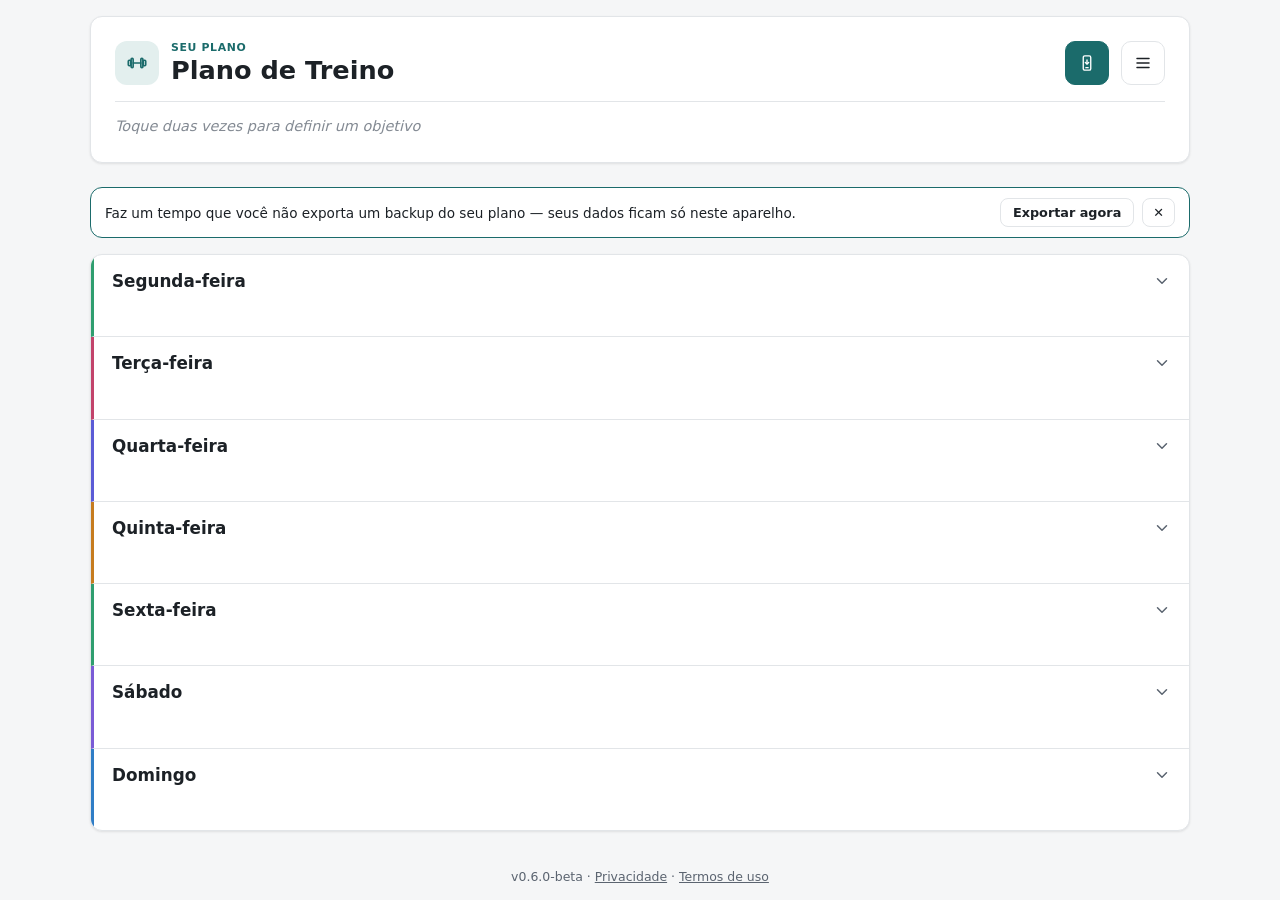
==== commit 5451bfcb: "Menu sanduiche, lista de dias flat e campos de edicao maiores - Exportar/Importar/Imprimir viram ite" ====
--- a/index.html
+++ b/index.html
@@ -44,31 +44,34 @@
                 <div class="header-eyebrow">Seu plano</div>
                 <div class="header-titulo" id="headerTitulo"></div>
             </div>
+            <button type="button" id="btnInstalar" class="icone-btn instalar" hidden title="Instalar app" aria-label="Instalar app">
+                <svg width="18" height="18" viewBox="0 0 24 24" fill="none" stroke="currentColor" stroke-width="1.8" stroke-linecap="round" stroke-linejoin="round"><rect x="7" y="2.5" width="10" height="19" rx="2"></rect><line x1="10.5" y1="18.2" x2="13.5" y2="18.2"></line><path d="M12 8v5"></path><path d="M9.8 11.2 12 13.4l2.2-2.2"></path></svg>
+            </button>
+            <div class="menu-wrap">
+                <button type="button" id="btnMenu" class="icone-btn" aria-haspopup="true" aria-expanded="false" aria-label="Mais opções">
+                    <svg width="18" height="18" viewBox="0 0 24 24" fill="none" stroke="currentColor" stroke-width="2" stroke-linecap="round" stroke-linejoin="round"><line x1="4" y1="6" x2="20" y2="6"></line><line x1="4" y1="12" x2="20" y2="12"></line><line x1="4" y1="18" x2="20" y2="18"></line></svg>
+                </button>
+                <div class="menu-dropdown" id="menuDropdown" hidden>
+                    <button type="button" id="btnExportar" class="item-menu">
+                        <svg width="16" height="16" viewBox="0 0 24 24" fill="none" stroke="currentColor" stroke-width="1.8" stroke-linecap="round" stroke-linejoin="round"><path d="M12 3v11"></path><path d="M7.5 10.5 12 15l4.5-4.5"></path><path d="M4 16.5v2A1.5 1.5 0 0 0 5.5 20h13a1.5 1.5 0 0 0 1.5-1.5v-2"></path></svg>
+                        Exportar
+                    </button>
+                    <button type="button" id="btnImportar" class="item-menu">
+                        <svg width="16" height="16" viewBox="0 0 24 24" fill="none" stroke="currentColor" stroke-width="1.8" stroke-linecap="round" stroke-linejoin="round"><path d="M12 15V4"></path><path d="M7.5 8.5 12 4l4.5 4.5"></path><path d="M4 16.5v2A1.5 1.5 0 0 0 5.5 20h13a1.5 1.5 0 0 0 1.5-1.5v-2"></path></svg>
+                        Importar
+                    </button>
+                    <input type="file" id="inputImportar" accept="application/json" hidden>
+                    <button type="button" id="btnImprimir" class="item-menu">
+                        <svg width="16" height="16" viewBox="0 0 24 24" fill="none" stroke="currentColor" stroke-width="1.8" stroke-linecap="round" stroke-linejoin="round"><path d="M6 9V4h12v5"></path><rect x="4" y="9" width="16" height="8" rx="1.5"></rect><path d="M6 14h12v6H6z"></path></svg>
+                        Imprimir
+                    </button>
+                </div>
+            </div>
         </div>
 
         <div class="header-divisor"></div>
 
         <div class="objetivo" id="headerObjetivo"></div>
-
-        <div class="toolbar">
-            <button id="btnExportar">
-                <svg width="16" height="16" viewBox="0 0 24 24" fill="none" stroke="currentColor" stroke-width="1.8" stroke-linecap="round" stroke-linejoin="round"><path d="M12 3v11"></path><path d="M7.5 10.5 12 15l4.5-4.5"></path><path d="M4 16.5v2A1.5 1.5 0 0 0 5.5 20h13a1.5 1.5 0 0 0 1.5-1.5v-2"></path></svg>
-                Exportar
-            </button>
-            <button id="btnImportar">
-                <svg width="16" height="16" viewBox="0 0 24 24" fill="none" stroke="currentColor" stroke-width="1.8" stroke-linecap="round" stroke-linejoin="round"><path d="M12 15V4"></path><path d="M7.5 8.5 12 4l4.5 4.5"></path><path d="M4 16.5v2A1.5 1.5 0 0 0 5.5 20h13a1.5 1.5 0 0 0 1.5-1.5v-2"></path></svg>
-                Importar
-            </button>
-            <input type="file" id="inputImportar" accept="application/json" hidden>
-            <button id="btnImprimir">
-                <svg width="16" height="16" viewBox="0 0 24 24" fill="none" stroke="currentColor" stroke-width="1.8" stroke-linecap="round" stroke-linejoin="round"><path d="M6 9V4h12v5"></path><rect x="4" y="9" width="16" height="8" rx="1.5"></rect><path d="M6 14h12v6H6z"></path></svg>
-                Imprimir
-            </button>
-            <button id="btnInstalar" class="primario" hidden>
-                <svg width="16" height="16" viewBox="0 0 24 24" fill="none" stroke="currentColor" stroke-width="1.8" stroke-linecap="round" stroke-linejoin="round"><rect x="7" y="2.5" width="10" height="19" rx="2"></rect><line x1="10.5" y1="18.2" x2="13.5" y2="18.2"></line><path d="M12 8v5"></path><path d="M9.8 11.2 12 13.4l2.2-2.2"></path></svg>
-                Instalar app
-            </button>
-        </div>
     </header>
 
     <div id="avisoBackup" class="aviso-backup" hidden>
@@ -82,7 +85,6 @@
     <main class="dias" id="dias"></main>
 
     <footer class="footer">
-        <p>Disciplina + Progressão Gradual = Consistência</p>
         <p class="footer-meta">
             <span id="appVersao"></span> · <a href="privacidade.html">Privacidade</a> · <a href="termos.html">Termos de uso</a>
         </p>
--- a/css/styles.css
+++ b/css/styles.css
@@ -11,6 +11,7 @@
     --danger-contrast: #ffffff;
     --radius: 12px;
     --shadow: 0 1px 3px rgba(20,20,20,.06), 0 1px 2px rgba(20,20,20,.04);
+    --shadow-menu: 0 8px 24px rgba(20,20,20,.16), 0 2px 6px rgba(20,20,20,.08);
 
     --seg: #2f9e6f;
     --ter: #c2436b;
@@ -18,6 +19,7 @@
     --qui: #c67c1f;
     --sex: #2f9e6f;
     --sab: #7a5bd6;
+    --dom: #2f7dc6;
 
     --danger-soft-bg: #fbecea;
     --danger-soft-border: #f0c4bd;
@@ -36,6 +38,7 @@
         --danger: #e0685a;
         --danger-contrast: #1c0704;
         --shadow: 0 1px 3px rgba(0,0,0,.4), 0 1px 2px rgba(0,0,0,.3);
+        --shadow-menu: 0 8px 24px rgba(0,0,0,.5), 0 2px 6px rgba(0,0,0,.35);
         --danger-soft-bg: #3a211d;
         --danger-soft-border: #5c332c;
     }
@@ -51,13 +54,19 @@
     font-family: system-ui, -apple-system, "Segoe UI", Roboto, Helvetica, Arial, sans-serif;
     background: var(--bg);
     color: var(--text);
-    min-height:100vh;
-    padding: 20px;
+    min-height:100dvh;
+    padding: 16px;
+    display:flex;
+    flex-direction:column;
 }
 
 .container{
     max-width:1100px;
-    margin:auto;
+    margin:0 auto;
+    width:100%;
+    flex:1 1 auto;
+    display:flex;
+    flex-direction:column;
 }
 
 .header{
@@ -110,8 +119,10 @@
 .header-titulo input{
     width:100%;
     margin-top:2px;
-    font-size: clamp(1.05rem, 4vw, 1.4rem);
+    font-size: clamp(1.2rem, 4vw, 1.6rem);
     font-weight: 800;
+    line-height:1.15;
+    min-height:40px;
 }
 
 .header-divisor{
@@ -150,41 +161,88 @@
     resize: vertical;
 }
 
-.toolbar{
-    display:flex;
-    flex-wrap:wrap;
-    gap:8px;
-    margin-top:16px;
-}
-
-.toolbar button{
-    display:inline-flex;
-    align-items:center;
-    gap:7px;
-}
-
-.toolbar button svg{
-    flex:0 0 auto;
-    color: var(--text-muted);
-}
-
-.toolbar button.primario svg{
+.icone-btn{
+    flex:0 0 auto;
+    width:44px;
+    height:44px;
+    min-height:44px;
+    padding:0;
+    display:flex;
+    align-items:center;
+    justify-content:center;
+    border-radius:10px;
+}
+
+.icone-btn.instalar{
+    background: var(--accent);
+    border-color: var(--accent);
     color: var(--accent-contrast);
 }
 
+.menu-wrap{
+    position:relative;
+    flex:0 0 auto;
+}
+
+.menu-dropdown{
+    position:absolute;
+    top:52px;
+    right:0;
+    width:190px;
+    background: var(--surface);
+    border: 1px solid var(--border);
+    border-radius:10px;
+    box-shadow: var(--shadow-menu);
+    overflow:hidden;
+    padding:6px;
+    z-index:20;
+}
+
+.item-menu{
+    display:flex;
+    align-items:center;
+    gap:10px;
+    width:100%;
+    padding:0 12px;
+    height:44px;
+    min-height:auto;
+    font-size:.9rem;
+    font-weight:600;
+    color: var(--text);
+    background:none;
+    border:none;
+    border-radius:6px;
+    text-align:left;
+}
+
+.item-menu:hover{
+    background: var(--bg);
+}
+
+.item-menu svg{
+    flex:0 0 auto;
+    color: var(--text-muted);
+}
+
 .dias{
-    display:grid;
-    grid-template-columns: repeat(auto-fit, minmax(280px, 1fr));
-    gap:16px;
-}
-
-.card{
-    background: var(--surface);
-    border: 1px solid var(--border);
-    border-left: 4px solid var(--dia-cor, var(--accent));
+    display:flex;
+    flex-direction:column;
+    flex:1 1 auto;
+    background: var(--surface);
+    border: 1px solid var(--border);
     border-radius: var(--radius);
     box-shadow: var(--shadow);
     overflow:hidden;
+}
+
+.card{
+    flex:1 1 auto;
+    border-left: 3px solid var(--dia-cor, var(--accent));
+    border-bottom: 1px solid var(--border);
+}
+
+.card:last-child{
+    border-bottom:none;
 }
 
 .card.seg{ --dia-cor: var(--seg); }
@@ -193,6 +251,7 @@
 .card.qui{ --dia-cor: var(--qui); }
 .card.sex{ --dia-cor: var(--sex); }
 .card.sab{ --dia-cor: var(--sab); }
+.card.dom{ --dia-cor: var(--dom); }
 
 .titulo{
     display:flex;
@@ -214,8 +273,9 @@
 
 .titulo input{
     width:100%;
-    font-size: 1rem;
+    font-size: 1.05rem;
     font-weight: 700;
+    min-height:40px;
 }
 
 .dia-nome{ min-width:0; }
@@ -329,18 +389,13 @@
 }
 
 li input{
-    border: 1px solid var(--border);
-    border-radius: 8px;
-    padding: 8px;
     font-size: 16px;
     min-width: 0;
-    background: var(--surface);
-    color: var(--text);
-    font-family: inherit;
-}
-
-li input.nome{ flex: 1 1 auto; }
-li input.reps{ width: 64px; flex: 0 0 auto; }
+    min-height: 40px;
+}
+
+li input.nome{ flex: 1 1 auto; font-weight:700; }
+li input.reps{ width: 78px; flex: 0 0 auto; }
 
 .linha-edicao{
     display:flex;
@@ -463,12 +518,15 @@
     border-radius: 8px;
     background: var(--surface);
     color: var(--text);
+    padding: 8px 10px;
+    font-family: inherit;
 }
 
 @media (max-width:480px){
-    body{ padding:12px; }
+    body{ padding:10px; }
     .header{ padding:16px; }
     .titulo{ padding:12px 14px; font-size:1rem; }
+    .titulo input{ font-size:1rem; }
     .conteudo{ padding:12px 14px; }
     button{ padding:9px 14px; font-size:.85rem; }
 }
@@ -512,7 +570,7 @@
 
 @media print{
     body{ background:#fff; padding:0; }
-    .toolbar{ display:none; }
+    .menu-wrap, .icone-btn.instalar{ display:none; }
     .card{ box-shadow:none; break-inside: avoid; }
     .conteudo{ display:block !important; }
     .chevron, .excluir, .add-exercicio{ display:none !important; }
